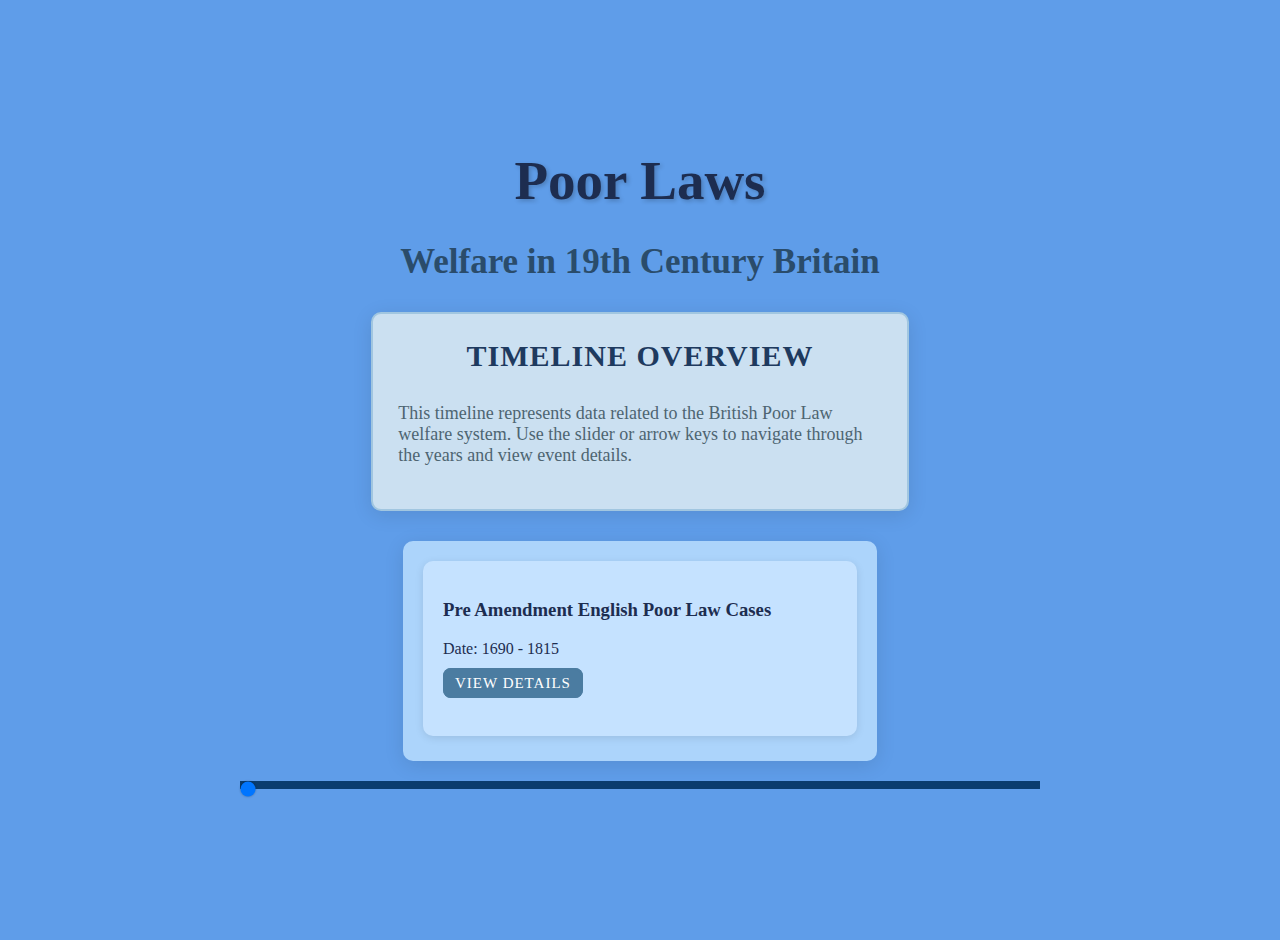
==== index.html @ 15d5d53c "proof.of.concept" ====
<!DOCTYPE html>
<html lang="en">
<head>
    <meta charset="UTF-8">
    <meta name="viewport" content="width=device-width, initial-scale=1.0">
    <title>Thesis Prototype</title>
    <link href="https://fonts.googleapis.com/css2?family=Smythe&display=swap" rel="stylesheet">
    <style>
        /* General body styling */
        body {
            margin: 0;
            padding: 20px;
            display: flex;
            justify-content: center;
            align-items: center;
            flex-direction: column;
            height: 100vh;
            background-color: #5f9de9; /* Soft, cool, light blue */
            font-family: "Smythe", serif;
            color: #5f5a5a; /* Muted text color to balance the blue */
            background-image: url('https://www.transparenttextures.com/patterns/wood-pattern.png'); /* Subtle wood texture pattern */
            background-size: 50px 50px; /* Adjust pattern size for subtle effect */
        }

        /* Header styling */
        h1 {
            text-align: center;
            margin-top: 0px;
            margin-bottom: 0px;
            font-size: 55px;
            font-family: 'Georgia', serif; /* Victorian-style font */
            color: #1d2d50; /* Deep midnight blue for a regal touch */
            text-shadow: 2px 2px 4px rgba(0, 0, 0, 0.2); /* Light shadow for depth */
        }

        h2 {
            text-align: center;
            margin-bottom: 30px;
            font-size: 35px;
            font-family: 'Georgia', serif;
            color: #2a4c6b; /* Faded blue for softer tone */
        }

        .container {
            display: flex;
            justify-content: space-between;
            width: 100%;
            max-width: 1200px; /* Ensures containers don't stretch too wide */
            margin-top: 30px;
        }

        /* Info box styling (left) */
        .info-box {
            background: #cbe0f1; /* Soft icy blue background */
            border: 2px solid #a1c6e0; /* Soft blue border */
            border-radius: 10px;
            padding: 25px;
            width: 39%; /* Adjust width to leave space for timeline */
            box-shadow: 0 4px 20px rgba(0, 0, 0, 0.1);
            font-family: 'Georgia', serif;
            background-image: url('https://www.transparenttextures.com/patterns/victorian.png'); /* Victorian Damask pattern */
            background-size: 150px 150px;
        }

        .info-box h2 {
            margin-top: 0;
            font-size: 30px;
            color: #1e3a5f; /* Dark, royal blue for title */
            text-transform: uppercase;
            letter-spacing: 1px;
        }

        .info-box p {
            font-size: 18px;
            color: #4e6571; /* Cool grayish-blue for readability */
        }

        /* Timeline container styling (right) */
        .timeline {
            width: 35%; /* Adjust width to fit alongside info box */
            height: 20%;
            background: #acd4fb; /* Very light blue-gray */
            border-radius: 10px;
            padding: 20px;
            margin-top: 30px;
            box-shadow: 0 4px 20px rgba(0, 0, 0, 0.1);
            background-image: url('https://www.transparenttextures.com/patterns/victorian.png'); /* Victorian Damask pattern */
            background-size: 150px 150px; /* Adjust size for subtlety */
        }

        /* Event styling */
        .event {
            padding: 20px;
            height: 75%;
            background: #c5e2ff;  /* White with slight blue tint */
            border: none;
            border-radius: 10px;
            margin-bottom: 20px;
            box-shadow: 0 2px 8px rgba(0, 0, 0, 0.1);
            font-family: 'Georgia', serif;
            color: #1d2d50; /* Midnight blue text for Victorian elegance */
        }

        /* Event hover effect */
        .event:hover {
            transform: scale(1.02);
            box-shadow: 0 4px 20px rgba(0, 0, 0, 0.2);
        }

        /* Button styling */
.navigate-button {
    padding: 5px 10px;
    border: 2px solid #4b7ca1; /* Soft navy border */
    background-color: #4b7ca1; /* Muted royal blue background */
    color: white;
    border-radius: 8px;
    cursor: pointer;
    font-family: 'Georgia', serif;
    font-size: 15px;
    text-transform: uppercase;
    letter-spacing: 1px;
    transition: all 0.3s ease;
    text-decoration: none; /* Removes the underline */
    margin-top: 40px;
}

        .navigate-button:hover {
            background-color: #2a4f6b; /* Darker shade of blue for hover */
            border-color: #3e6c8e;
            box-shadow: 0 4px 10px rgba(0, 0, 0, 0.2);
        }

        /* Slider styling */
        input[type="range"] {
            margin-top: 20px;
            width: 70%;
            max-width: 800px;
            display: block;
            margin-left: auto;
            margin-right: auto;
            background: #0a3c6e; /* Navy blue background for track */
            border-radius: 8px;
            height: 8px; /* Thicker track */
        }

        input[type="range"]::-webkit-slider-runnable-track {
            background: #0a3c6e; /* Navy track color */
            height: 8px; /* Thicker track */
        }

        input[type="range"]::-webkit-slider-thumb {
            background: #1d2d50;  /* Dark royal blue for thumb */
            border: 2px solid #a1c0d1;
            height: 30px; /* Increased size */
            width: 30px;  /* Increased size */
            border-radius: 50%;  /* Make it a perfect circle */
            box-shadow: 0 0 2px rgba(0, 0, 0, 0.2);
            cursor: pointer;
        }

        input[type="range"]:focus {
            outline: none;
        }

        input[type="range"]:hover::-webkit-slider-thumb {
            background: #2a4f6b;  /* Darker thumb on hover */
        }

        /* Firefox */
        input[type="range"]::-moz-range-track {
            background: #0a3c6e;
            height: 8px;
        }

        input[type="range"]::-moz-range-thumb {
            background: #1d2d50;
            border: 2px solid #a1c0d1;
            height: 30px; /* Increased size */
            width: 30px;  /* Increased size */
            border-radius: 50%;  /* Make it a perfect circle */
            cursor: pointer;
        }

    </style>
</head>
<body>

    <h1>Poor Laws</h1>
    <h2>Welfare in 19th Century Britain</h2>

    <!-- Info Box above Timeline -->
    <div class="info-box">
        <h2>Timeline Overview</h2>
        <p>This timeline represents data related to the British Poor Law welfare system. Use the slider or arrow keys to navigate through the years and view event details.</p>
    </div>

    <!-- Timeline and Events -->
    <div class="timeline">
        <div class="event" data-year="2020">
            <h3>Pre Amendment English Poor Law Cases</h3>
            <p>Date: 1690 - 1815</p>
            <p>   </p>
            <!-- Updated View Details Button as Link -->
            <a href="p1.html" class="navigate-button">View Details</a>
        </div>
        <div class="event" data-year="2021">
            <h3>Elderly Poor in Late-Victorian England</h3>
            <p>Date: 1851 - 1891</p>
        
            <!-- Updated View Details Button as Link -->
            <a href="p2.html" class="navigate-button">View Details</a>
        </div>
        <div class="event" data-year="2022">
            <h3>Economic Distress and Labour Markets Data</h3>
            <p>Date: 1859 - 1939</p>

            <!-- Updated View Details Button as Link -->
            <a href="p3.html" class="navigate-button">View Details</a>
        </div>
        <div class="event" data-year="2023">
            <h3>Census and Poor Law Union Data</h3>
            <p>Date: 1871 - 1891</p>

            <!-- Updated View Details Button as Link -->
            <a href="p4.html" class="navigate-button">View Details</a>
        </div>
    </div>
    
    <!-- Year Slider -->
    <input type="range" id="year-slider" min="2020" max="2023" value="2020" />

    <script>
        document.addEventListener('DOMContentLoaded', function() {
            const slider = document.getElementById('year-slider');
            const events = document.querySelectorAll('.event');

            // Function to update the timeline based on the selected year
            function updateTimeline(year) {
                events.forEach(event => {
                    const eventYear = event.getAttribute('data-year');
                    if (eventYear === year.toString()) {
                        event.style.display = 'block'; // Show the event
                    } else {
                        event.style.display = 'none'; // Hide the event
                    }
                });
            }

            // Initialize the timeline with the default slider value
            updateTimeline(slider.value);

            // Update timeline when slider input changes
            slider.addEventListener('input', function() {
                updateTimeline(slider.value);
            });

            // Keyboard navigation (arrow keys)
            document.addEventListener('keydown', function(event) {
                let currentYear = parseInt(slider.value);

                // Arrow Left (decrease year)
                if (event.key === 'ArrowLeft' || event.key === 'ArrowDown') {
                    if (currentYear > parseInt(slider.min)) {
                        slider.value = currentYear - 1;  // Decrease the year
                        updateTimeline(slider.value);   // Update the events
                    }
                }

                // Arrow Right (increase year)
                if (event.key === 'ArrowRight' || event.key === 'ArrowUp') {
                    if (currentYear < parseInt(slider.max)) {
                        slider.value = currentYear + 1;  // Increase the year
                        updateTimeline(slider.value);   // Update the events
                    }
                }
            });
        });
    </script>

</body>
</html>
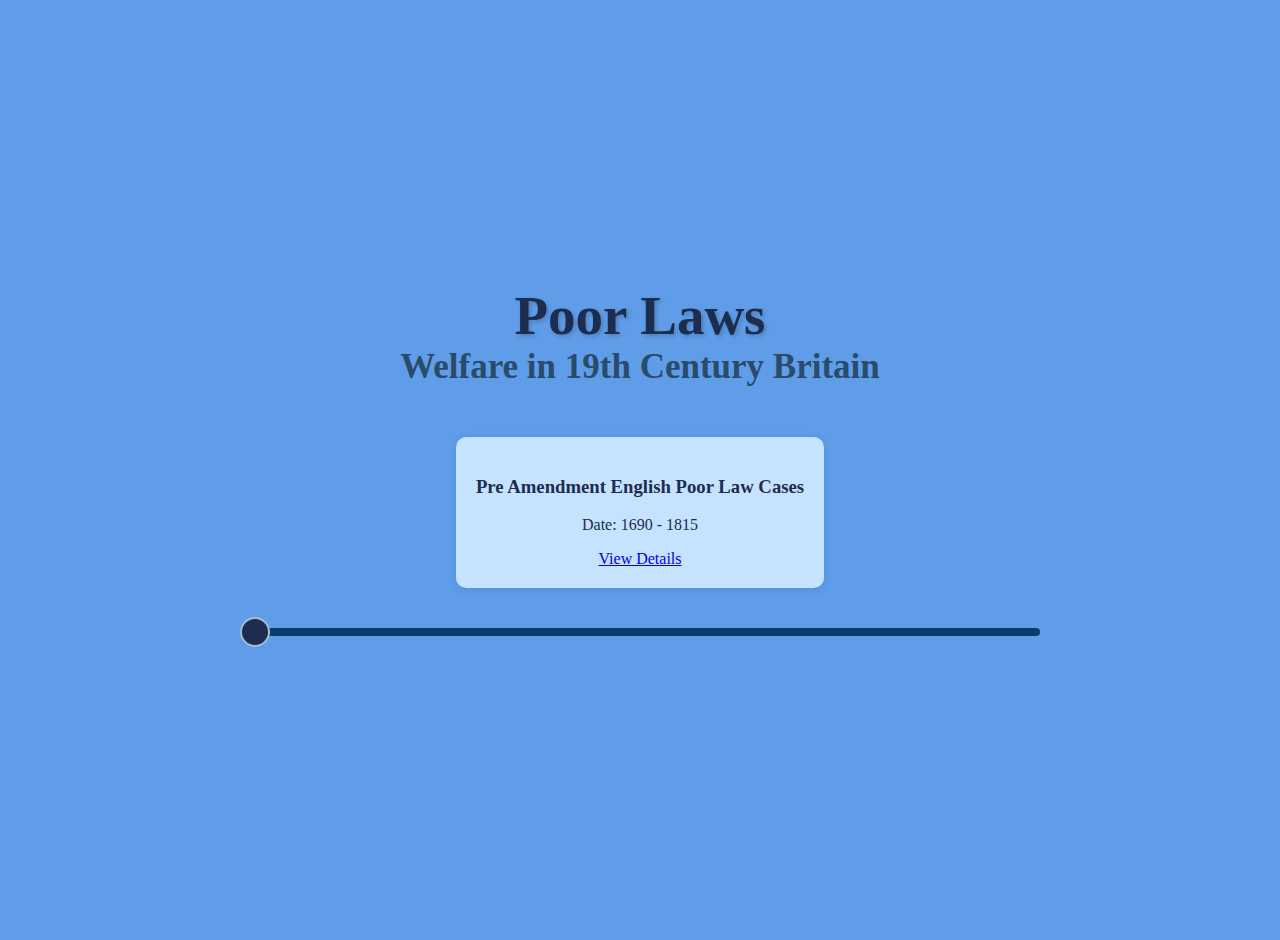
==== commit bce095b4: "proto2" ====
--- a/index.html
+++ b/index.html
@@ -15,267 +15,166 @@
             align-items: center;
             flex-direction: column;
             height: 100vh;
-            background-color: #5f9de9; /* Soft, cool, light blue */
+            background-color: #5f9de9;
             font-family: "Smythe", serif;
-            color: #5f5a5a; /* Muted text color to balance the blue */
-            background-image: url('https://www.transparenttextures.com/patterns/wood-pattern.png'); /* Subtle wood texture pattern */
-            background-size: 50px 50px; /* Adjust pattern size for subtle effect */
+            color: #5f5a5a;
+            background-image: url('https://www.transparenttextures.com/patterns/wood-pattern.png');
+            background-size: 50px 50px;
         }
 
-        /* Header styling */
+        h1, h2 {
+            text-align: center;
+            margin: 0;
+        }
+
         h1 {
-            text-align: center;
-            margin-top: 0px;
-            margin-bottom: 0px;
             font-size: 55px;
-            font-family: 'Georgia', serif; /* Victorian-style font */
-            color: #1d2d50; /* Deep midnight blue for a regal touch */
-            text-shadow: 2px 2px 4px rgba(0, 0, 0, 0.2); /* Light shadow for depth */
+            font-family: 'Georgia', serif;
+            color: #1d2d50;
+            text-shadow: 2px 2px 4px rgba(0, 0, 0, 0.2);
         }
 
         h2 {
-            text-align: center;
             margin-bottom: 30px;
             font-size: 35px;
             font-family: 'Georgia', serif;
-            color: #2a4c6b; /* Faded blue for softer tone */
+            color: #2a4c6b;
         }
 
-        .container {
+        .timeline {
             display: flex;
-            justify-content: space-between;
-            width: 100%;
-            max-width: 1200px; /* Ensures containers don't stretch too wide */
-            margin-top: 30px;
+            flex-direction: column;
+            align-items: center;
         }
 
-        /* Info box styling (left) */
-        .info-box {
-            background: #cbe0f1; /* Soft icy blue background */
-            border: 2px solid #a1c6e0; /* Soft blue border */
+        .event {
+            display: none;
+            margin: 20px;
+            padding: 20px;
+            background: #c5e2ff;
             border-radius: 10px;
-            padding: 25px;
-            width: 39%; /* Adjust width to leave space for timeline */
-            box-shadow: 0 4px 20px rgba(0, 0, 0, 0.1);
+            box-shadow: 0 2px 8px rgba(0, 0, 0, 0.1);
+            text-align: center;
             font-family: 'Georgia', serif;
-            background-image: url('https://www.transparenttextures.com/patterns/victorian.png'); /* Victorian Damask pattern */
-            background-size: 150px 150px;
+            color: #1d2d50;
         }
 
-        .info-box h2 {
-            margin-top: 0;
-            font-size: 30px;
-            color: #1e3a5f; /* Dark, royal blue for title */
-            text-transform: uppercase;
-            letter-spacing: 1px;
+        .event.active {
+            display: block;
         }
 
-        .info-box p {
-            font-size: 18px;
-            color: #4e6571; /* Cool grayish-blue for readability */
-        }
-
-        /* Timeline container styling (right) */
-        .timeline {
-            width: 35%; /* Adjust width to fit alongside info box */
-            height: 20%;
-            background: #acd4fb; /* Very light blue-gray */
-            border-radius: 10px;
-            padding: 20px;
-            margin-top: 30px;
-            box-shadow: 0 4px 20px rgba(0, 0, 0, 0.1);
-            background-image: url('https://www.transparenttextures.com/patterns/victorian.png'); /* Victorian Damask pattern */
-            background-size: 150px 150px; /* Adjust size for subtlety */
-        }
-
-        /* Event styling */
-        .event {
-            padding: 20px;
-            height: 75%;
-            background: #c5e2ff;  /* White with slight blue tint */
-            border: none;
-            border-radius: 10px;
-            margin-bottom: 20px;
-            box-shadow: 0 2px 8px rgba(0, 0, 0, 0.1);
-            font-family: 'Georgia', serif;
-            color: #1d2d50; /* Midnight blue text for Victorian elegance */
-        }
-
-        /* Event hover effect */
-        .event:hover {
-            transform: scale(1.02);
-            box-shadow: 0 4px 20px rgba(0, 0, 0, 0.2);
-        }
-
-        /* Button styling */
-.navigate-button {
-    padding: 5px 10px;
-    border: 2px solid #4b7ca1; /* Soft navy border */
-    background-color: #4b7ca1; /* Muted royal blue background */
-    color: white;
-    border-radius: 8px;
-    cursor: pointer;
-    font-family: 'Georgia', serif;
-    font-size: 15px;
-    text-transform: uppercase;
-    letter-spacing: 1px;
-    transition: all 0.3s ease;
-    text-decoration: none; /* Removes the underline */
-    margin-top: 40px;
-}
-
-        .navigate-button:hover {
-            background-color: #2a4f6b; /* Darker shade of blue for hover */
-            border-color: #3e6c8e;
-            box-shadow: 0 4px 10px rgba(0, 0, 0, 0.2);
-        }
-
-        /* Slider styling */
         input[type="range"] {
-            margin-top: 20px;
             width: 70%;
             max-width: 800px;
-            display: block;
-            margin-left: auto;
-            margin-right: auto;
-            background: #0a3c6e; /* Navy blue background for track */
+            margin: 20px 0;
+            height: 8px;
+            background: #0a3c6e;
             border-radius: 8px;
-            height: 8px; /* Thicker track */
-        }
-
-        input[type="range"]::-webkit-slider-runnable-track {
-            background: #0a3c6e; /* Navy track color */
-            height: 8px; /* Thicker track */
+            outline: none;
+            appearance: none;
+            cursor: pointer;
         }
 
         input[type="range"]::-webkit-slider-thumb {
-            background: #1d2d50;  /* Dark royal blue for thumb */
+            appearance: none;
+            width: 30px;
+            height: 30px;
+            background: #1d2d50;
             border: 2px solid #a1c0d1;
-            height: 30px; /* Increased size */
-            width: 30px;  /* Increased size */
-            border-radius: 50%;  /* Make it a perfect circle */
-            box-shadow: 0 0 2px rgba(0, 0, 0, 0.2);
+            border-radius: 50%;
             cursor: pointer;
         }
-
-        input[type="range"]:focus {
-            outline: none;
-        }
-
-        input[type="range"]:hover::-webkit-slider-thumb {
-            background: #2a4f6b;  /* Darker thumb on hover */
-        }
-
-        /* Firefox */
-        input[type="range"]::-moz-range-track {
-            background: #0a3c6e;
-            height: 8px;
-        }
-
-        input[type="range"]::-moz-range-thumb {
-            background: #1d2d50;
-            border: 2px solid #a1c0d1;
-            height: 30px; /* Increased size */
-            width: 30px;  /* Increased size */
-            border-radius: 50%;  /* Make it a perfect circle */
-            cursor: pointer;
-        }
-
     </style>
 </head>
 <body>
-
     <h1>Poor Laws</h1>
     <h2>Welfare in 19th Century Britain</h2>
 
-    <!-- Info Box above Timeline -->
-    <div class="info-box">
-        <h2>Timeline Overview</h2>
-        <p>This timeline represents data related to the British Poor Law welfare system. Use the slider or arrow keys to navigate through the years and view event details.</p>
-    </div>
-
-    <!-- Timeline and Events -->
     <div class="timeline">
         <div class="event" data-year="2020">
             <h3>Pre Amendment English Poor Law Cases</h3>
             <p>Date: 1690 - 1815</p>
-            <p>   </p>
-            <!-- Updated View Details Button as Link -->
             <a href="p1.html" class="navigate-button">View Details</a>
         </div>
         <div class="event" data-year="2021">
             <h3>Elderly Poor in Late-Victorian England</h3>
             <p>Date: 1851 - 1891</p>
-        
-            <!-- Updated View Details Button as Link -->
             <a href="p2.html" class="navigate-button">View Details</a>
         </div>
         <div class="event" data-year="2022">
             <h3>Economic Distress and Labour Markets Data</h3>
             <p>Date: 1859 - 1939</p>
-
-            <!-- Updated View Details Button as Link -->
             <a href="p3.html" class="navigate-button">View Details</a>
         </div>
         <div class="event" data-year="2023">
             <h3>Census and Poor Law Union Data</h3>
             <p>Date: 1871 - 1891</p>
-
-            <!-- Updated View Details Button as Link -->
             <a href="p4.html" class="navigate-button">View Details</a>
         </div>
     </div>
-    
-    <!-- Year Slider -->
-    <input type="range" id="year-slider" min="2020" max="2023" value="2020" />
+
+    <input type="range" id="year-slider" min="2020" max="2023" value="2020" step="1" />
 
     <script>
-        document.addEventListener('DOMContentLoaded', function() {
+        document.addEventListener('DOMContentLoaded', () => {
             const slider = document.getElementById('year-slider');
             const events = document.querySelectorAll('.event');
+            let isDragging = false;
+            let startX = 0;
+            let startValue = 0;
 
-            // Function to update the timeline based on the selected year
-            function updateTimeline(year) {
+            const updateTimeline = (year) => {
                 events.forEach(event => {
-                    const eventYear = event.getAttribute('data-year');
-                    if (eventYear === year.toString()) {
-                        event.style.display = 'block'; // Show the event
-                    } else {
-                        event.style.display = 'none'; // Hide the event
-                    }
+                    event.classList.toggle('active', event.dataset.year === year.toString());
                 });
-            }
+            };
 
-            // Initialize the timeline with the default slider value
-            updateTimeline(slider.value);
+            // Update timeline based on slider value
+            slider.addEventListener('input', () => updateTimeline(slider.value));
 
-            // Update timeline when slider input changes
-            slider.addEventListener('input', function() {
-                updateTimeline(slider.value);
+            // Enable dragging functionality
+            slider.addEventListener('mousedown', (event) => {
+                isDragging = true;
+                startX = event.clientX;
+                startValue = parseInt(slider.value, 10);
+                event.preventDefault();
             });
 
-            // Keyboard navigation (arrow keys)
-            document.addEventListener('keydown', function(event) {
+            document.addEventListener('mousemove', (event) => {
+                if (isDragging) {
+                    const delta = Math.round((event.clientX - startX) / 105); // Adjust sensitivity for even slower movement
+                    let newValue = startValue + delta;
+
+                    newValue = Math.max(parseInt(slider.min), Math.min(newValue, parseInt(slider.max))); // Clamp value
+                    slider.value = newValue;
+                    updateTimeline(slider.value);
+                }
+            });
+
+            document.addEventListener('mouseup', () => {
+                isDragging = false;
+            });
+
+            // Enable arrow key navigation
+            document.addEventListener('keydown', (event) => {
                 let currentYear = parseInt(slider.value);
 
-                // Arrow Left (decrease year)
                 if (event.key === 'ArrowLeft' || event.key === 'ArrowDown') {
                     if (currentYear > parseInt(slider.min)) {
-                        slider.value = currentYear - 1;  // Decrease the year
-                        updateTimeline(slider.value);   // Update the events
+                        slider.value = currentYear - 1;
+                        updateTimeline(slider.value);
                     }
-                }
-
-                // Arrow Right (increase year)
-                if (event.key === 'ArrowRight' || event.key === 'ArrowUp') {
+                } else if (event.key === 'ArrowRight' || event.key === 'ArrowUp') {
                     if (currentYear < parseInt(slider.max)) {
-                        slider.value = currentYear + 1;  // Increase the year
-                        updateTimeline(slider.value);   // Update the events
+                        slider.value = currentYear + 1;
+                        updateTimeline(slider.value);
                     }
                 }
             });
+
+            // Initialize timeline
+            updateTimeline(slider.value);
         });
     </script>
-
 </body>
 </html>
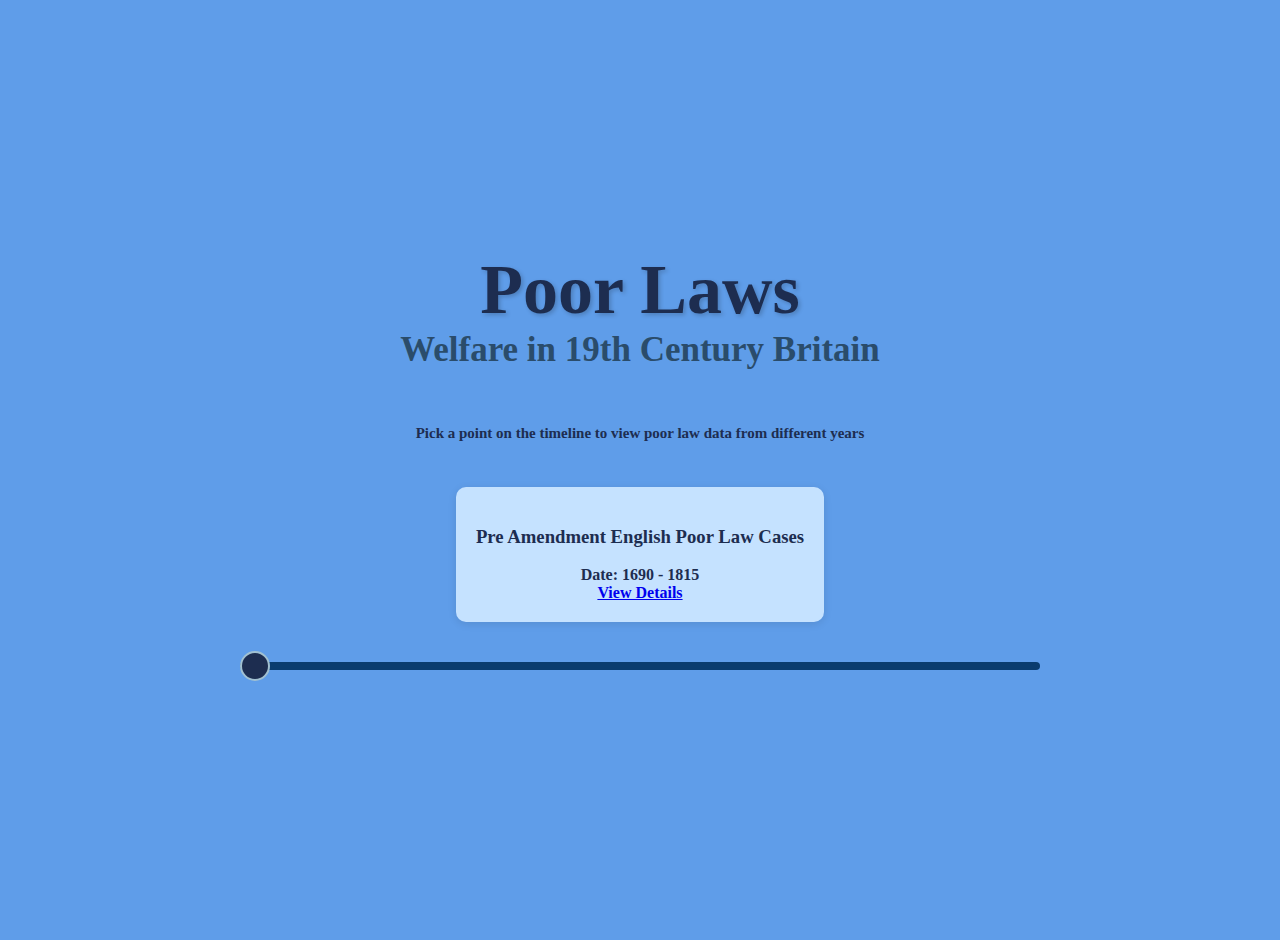
==== commit 0cf89da6: "directions" ====
--- a/index.html
+++ b/index.html
@@ -22,13 +22,14 @@
             background-size: 50px 50px;
         }
 
-        h1, h2 {
+        h1, h2, p {
             text-align: center;
             margin: 0;
+            font-weight: bold;
         }
 
         h1 {
-            font-size: 55px;
+            font-size: 70px;
             font-family: 'Georgia', serif;
             color: #1d2d50;
             text-shadow: 2px 2px 4px rgba(0, 0, 0, 0.2);
@@ -39,6 +40,14 @@
             font-size: 35px;
             font-family: 'Georgia', serif;
             color: #2a4c6b;
+        }
+
+        .subtitle {
+            font-size: 15px;
+            font-family: 'Georgia', serif;
+            color: #1d2d50;
+            margin-bottom: 25px;
+            margin-top: 25px;
         }
 
         .timeline {
@@ -57,6 +66,8 @@
             text-align: center;
             font-family: 'Georgia', serif;
             color: #1d2d50;
+            font-weight: bold;
+            font-size: 16px;
         }
 
         .event.active {
@@ -89,6 +100,7 @@
 <body>
     <h1>Poor Laws</h1>
     <h2>Welfare in 19th Century Britain</h2>
+    <p class="subtitle">Pick a point on the timeline to view poor law data from different years</p>
 
     <div class="timeline">
         <div class="event" data-year="2020">
@@ -119,9 +131,6 @@
         document.addEventListener('DOMContentLoaded', () => {
             const slider = document.getElementById('year-slider');
             const events = document.querySelectorAll('.event');
-            let isDragging = false;
-            let startX = 0;
-            let startValue = 0;
 
             const updateTimeline = (year) => {
                 events.forEach(event => {
@@ -129,52 +138,9 @@
                 });
             };
 
-            // Update timeline based on slider value
             slider.addEventListener('input', () => updateTimeline(slider.value));
-
-            // Enable dragging functionality
-            slider.addEventListener('mousedown', (event) => {
-                isDragging = true;
-                startX = event.clientX;
-                startValue = parseInt(slider.value, 10);
-                event.preventDefault();
-            });
-
-            document.addEventListener('mousemove', (event) => {
-                if (isDragging) {
-                    const delta = Math.round((event.clientX - startX) / 105); // Adjust sensitivity for even slower movement
-                    let newValue = startValue + delta;
-
-                    newValue = Math.max(parseInt(slider.min), Math.min(newValue, parseInt(slider.max))); // Clamp value
-                    slider.value = newValue;
-                    updateTimeline(slider.value);
-                }
-            });
-
-            document.addEventListener('mouseup', () => {
-                isDragging = false;
-            });
-
-            // Enable arrow key navigation
-            document.addEventListener('keydown', (event) => {
-                let currentYear = parseInt(slider.value);
-
-                if (event.key === 'ArrowLeft' || event.key === 'ArrowDown') {
-                    if (currentYear > parseInt(slider.min)) {
-                        slider.value = currentYear - 1;
-                        updateTimeline(slider.value);
-                    }
-                } else if (event.key === 'ArrowRight' || event.key === 'ArrowUp') {
-                    if (currentYear < parseInt(slider.max)) {
-                        slider.value = currentYear + 1;
-                        updateTimeline(slider.value);
-                    }
-                }
-            });
-
-            // Initialize timeline
             updateTimeline(slider.value);
         });
     </script>
 </body>
-</html>
+</html>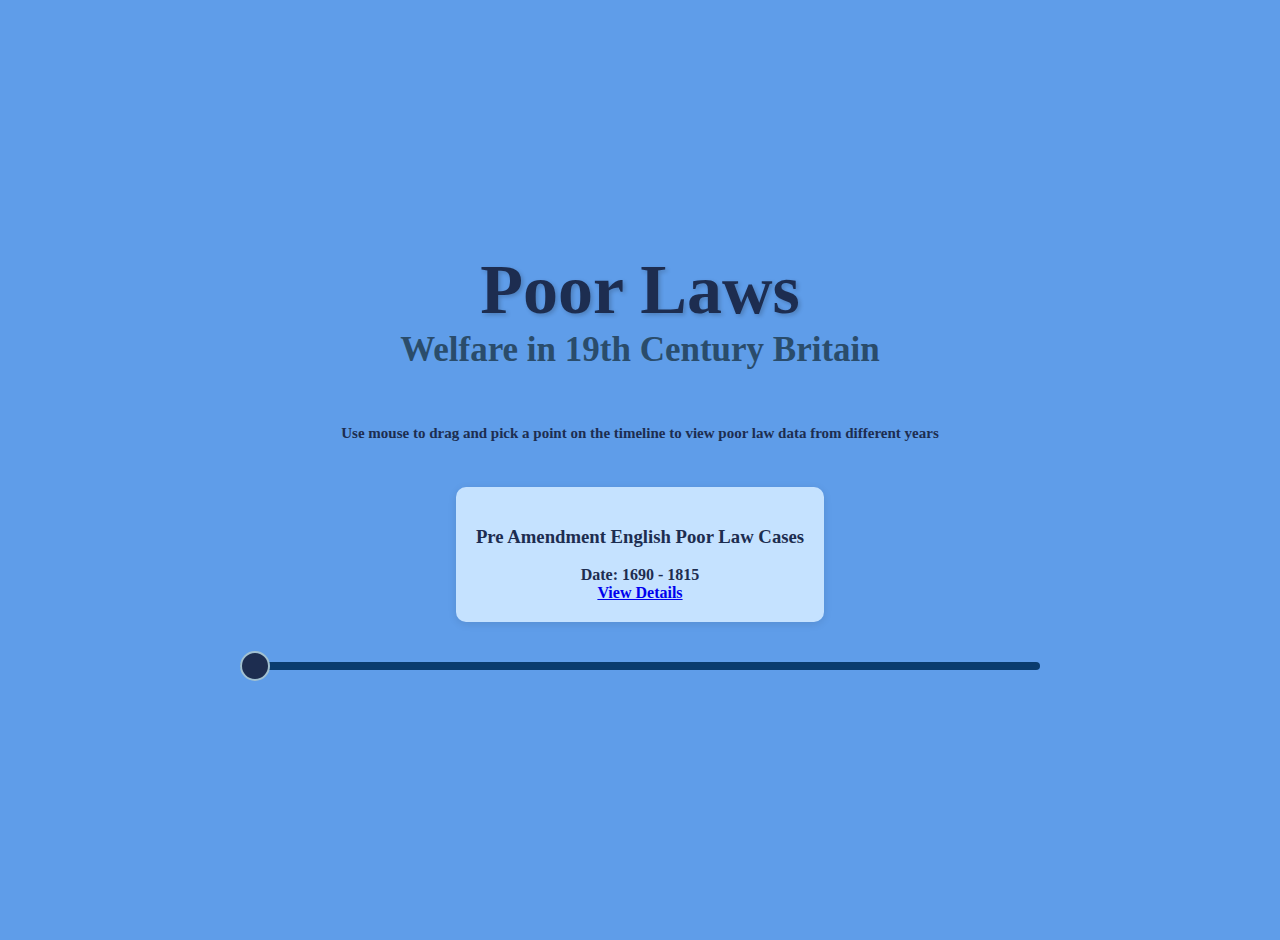
==== commit 06398538: "instructions 2" ====
--- a/index.html
+++ b/index.html
@@ -100,7 +100,7 @@
 <body>
     <h1>Poor Laws</h1>
     <h2>Welfare in 19th Century Britain</h2>
-    <p class="subtitle">Pick a point on the timeline to view poor law data from different years</p>
+    <p class="subtitle">Use mouse to drag and pick a point on the timeline to view poor law data from different years</p>
 
     <div class="timeline">
         <div class="event" data-year="2020">
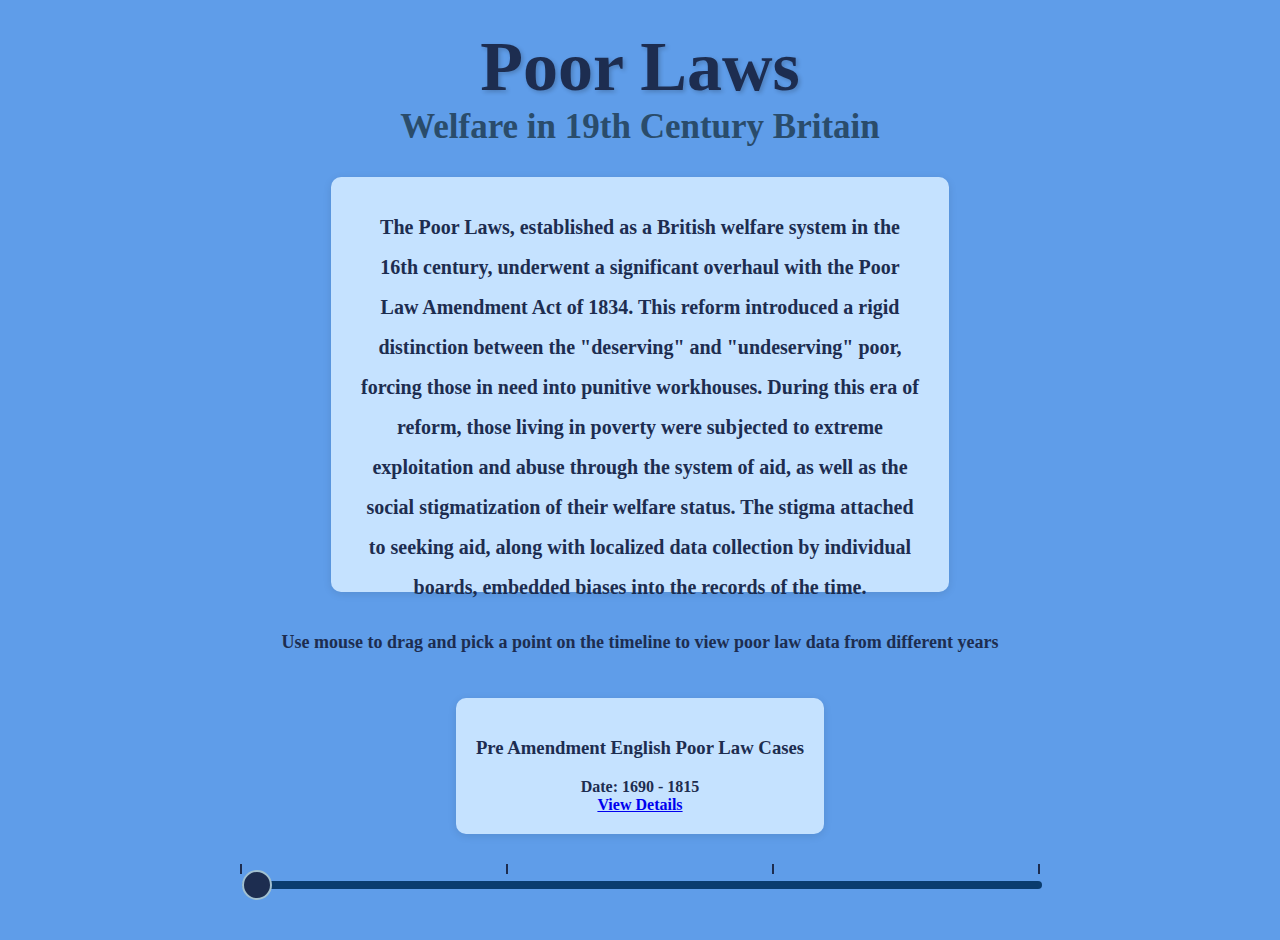
==== commit 805fbb13: "intro" ====
--- a/index.html
+++ b/index.html
@@ -43,11 +43,28 @@
         }
 
         .subtitle {
-            font-size: 15px;
+            font-size: 18px;
             font-family: 'Georgia', serif;
             color: #1d2d50;
             margin-bottom: 25px;
             margin-top: 25px;
+        }
+
+        .placeholder-box {
+            background: #c5e2ff;
+            padding: 30px;
+            width: 45%;
+            height: 25%;
+            min-height: 355px;
+            border-radius: 10px;
+            box-shadow: 0 2px 8px rgba(0, 0, 0, 0.1);
+            text-align: center;
+            font-family: 'Georgia', serif;
+            color: #1d2d50;
+            font-weight: bold;
+            font-size: 20px;
+            margin-bottom: 15px;
+            line-height: 2;
         }
 
         .timeline {
@@ -74,10 +91,29 @@
             display: block;
         }
 
-        input[type="range"] {
+        .timeline-container {
+            position: relative;
             width: 70%;
             max-width: 800px;
             margin: 20px 0;
+        }
+
+        .timeline-scale {
+            display: flex;
+            justify-content: space-between;
+            position: absolute;
+            width: 100%;
+            top: -10px;
+        }
+
+        .timeline-scale div {
+            width: 2px;
+            height: 10px;
+            background-color: #1d2d50;
+        }
+
+        input[type="range"] {
+            width: 100%;
             height: 8px;
             background: #0a3c6e;
             border-radius: 8px;
@@ -100,6 +136,8 @@
 <body>
     <h1>Poor Laws</h1>
     <h2>Welfare in 19th Century Britain</h2>
+    <div class="placeholder-box">The Poor Laws, established as a British welfare system in the 16th century, underwent a significant overhaul with the Poor Law Amendment Act of 1834. 
+        This reform introduced a rigid distinction between the "deserving" and "undeserving" poor, forcing those in need into punitive workhouses. During this era of reform, those living in poverty were subjected to extreme exploitation and abuse through the system of aid, as well as the social stigmatization of their welfare status. The stigma attached to seeking aid, along with localized data collection by individual boards, embedded biases into the records of the time.</div>
     <p class="subtitle">Use mouse to drag and pick a point on the timeline to view poor law data from different years</p>
 
     <div class="timeline">
@@ -125,7 +163,15 @@
         </div>
     </div>
 
-    <input type="range" id="year-slider" min="2020" max="2023" value="2020" step="1" />
+    <div class="timeline-container">
+        <div class="timeline-scale">
+            <div></div>
+            <div></div>
+            <div></div>
+            <div></div>
+        </div>
+        <input type="range" id="year-slider" min="2020" max="2023" value="2020" step="1" />
+    </div>
 
     <script>
         document.addEventListener('DOMContentLoaded', () => {
@@ -143,4 +189,4 @@
         });
     </script>
 </body>
-</html>+</html>
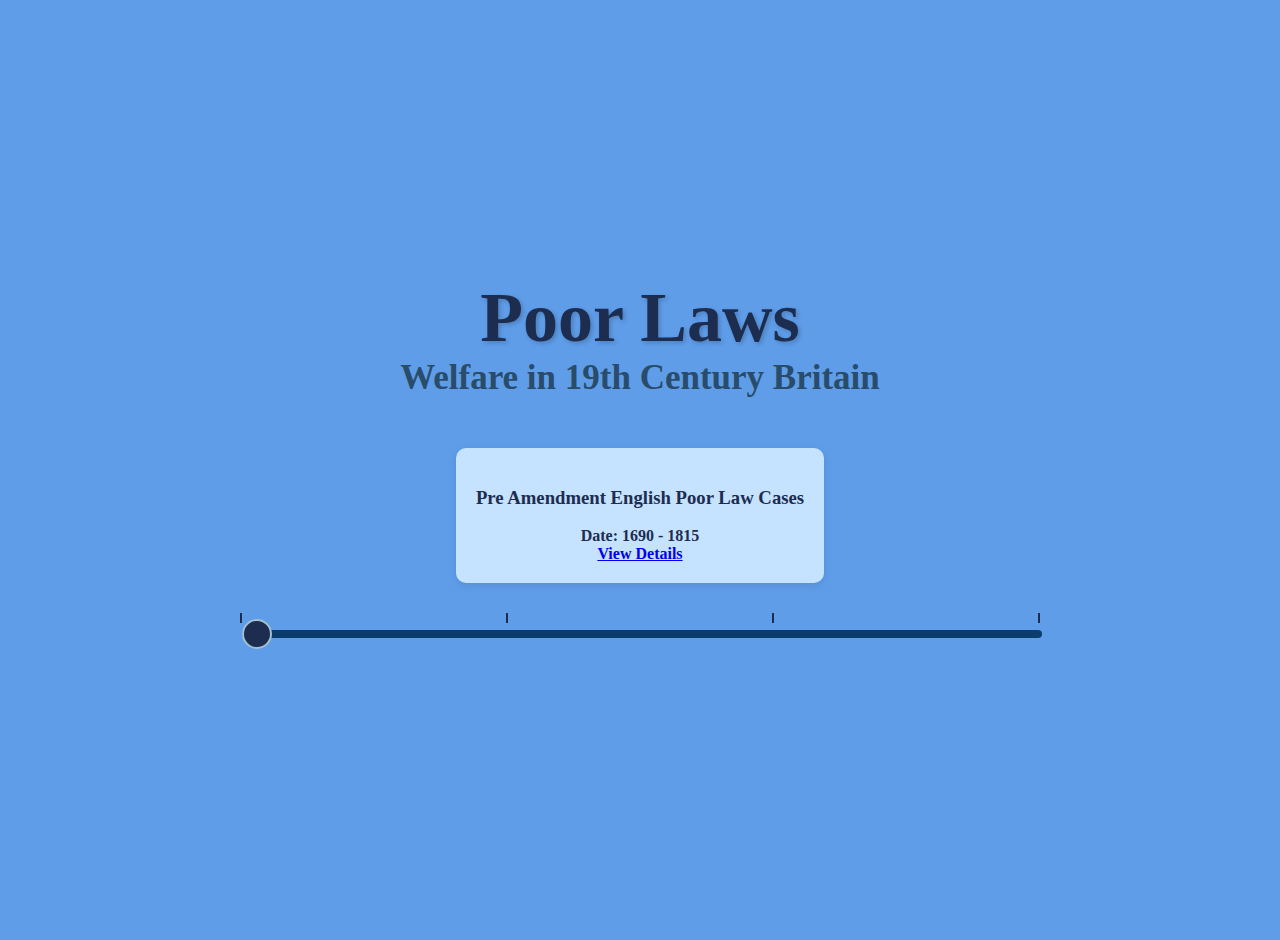
==== commit 47c1edd2: "homepage fixes" ====
--- a/index.html
+++ b/index.html
@@ -40,31 +40,6 @@
             font-size: 35px;
             font-family: 'Georgia', serif;
             color: #2a4c6b;
-        }
-
-        .subtitle {
-            font-size: 18px;
-            font-family: 'Georgia', serif;
-            color: #1d2d50;
-            margin-bottom: 25px;
-            margin-top: 25px;
-        }
-
-        .placeholder-box {
-            background: #c5e2ff;
-            padding: 30px;
-            width: 45%;
-            height: 25%;
-            min-height: 355px;
-            border-radius: 10px;
-            box-shadow: 0 2px 8px rgba(0, 0, 0, 0.1);
-            text-align: center;
-            font-family: 'Georgia', serif;
-            color: #1d2d50;
-            font-weight: bold;
-            font-size: 20px;
-            margin-bottom: 15px;
-            line-height: 2;
         }
 
         .timeline {
@@ -136,9 +111,6 @@
 <body>
     <h1>Poor Laws</h1>
     <h2>Welfare in 19th Century Britain</h2>
-    <div class="placeholder-box">The Poor Laws, established as a British welfare system in the 16th century, underwent a significant overhaul with the Poor Law Amendment Act of 1834. 
-        This reform introduced a rigid distinction between the "deserving" and "undeserving" poor, forcing those in need into punitive workhouses. During this era of reform, those living in poverty were subjected to extreme exploitation and abuse through the system of aid, as well as the social stigmatization of their welfare status. The stigma attached to seeking aid, along with localized data collection by individual boards, embedded biases into the records of the time.</div>
-    <p class="subtitle">Use mouse to drag and pick a point on the timeline to view poor law data from different years</p>
 
     <div class="timeline">
         <div class="event" data-year="2020">
@@ -186,6 +158,21 @@
 
             slider.addEventListener('input', () => updateTimeline(slider.value));
             updateTimeline(slider.value);
+
+            // Add arrow key functionality to control the slider
+            document.addEventListener('keydown', (event) => {
+                if (event.key === 'ArrowLeft') {
+                    if (slider.value > slider.min) {
+                        slider.value = parseInt(slider.value) - 1;
+                        updateTimeline(slider.value);
+                    }
+                } else if (event.key === 'ArrowRight') {
+                    if (slider.value < slider.max) {
+                        slider.value = parseInt(slider.value) + 1;
+                        updateTimeline(slider.value);
+                    }
+                }
+            });
         });
     </script>
 </body>
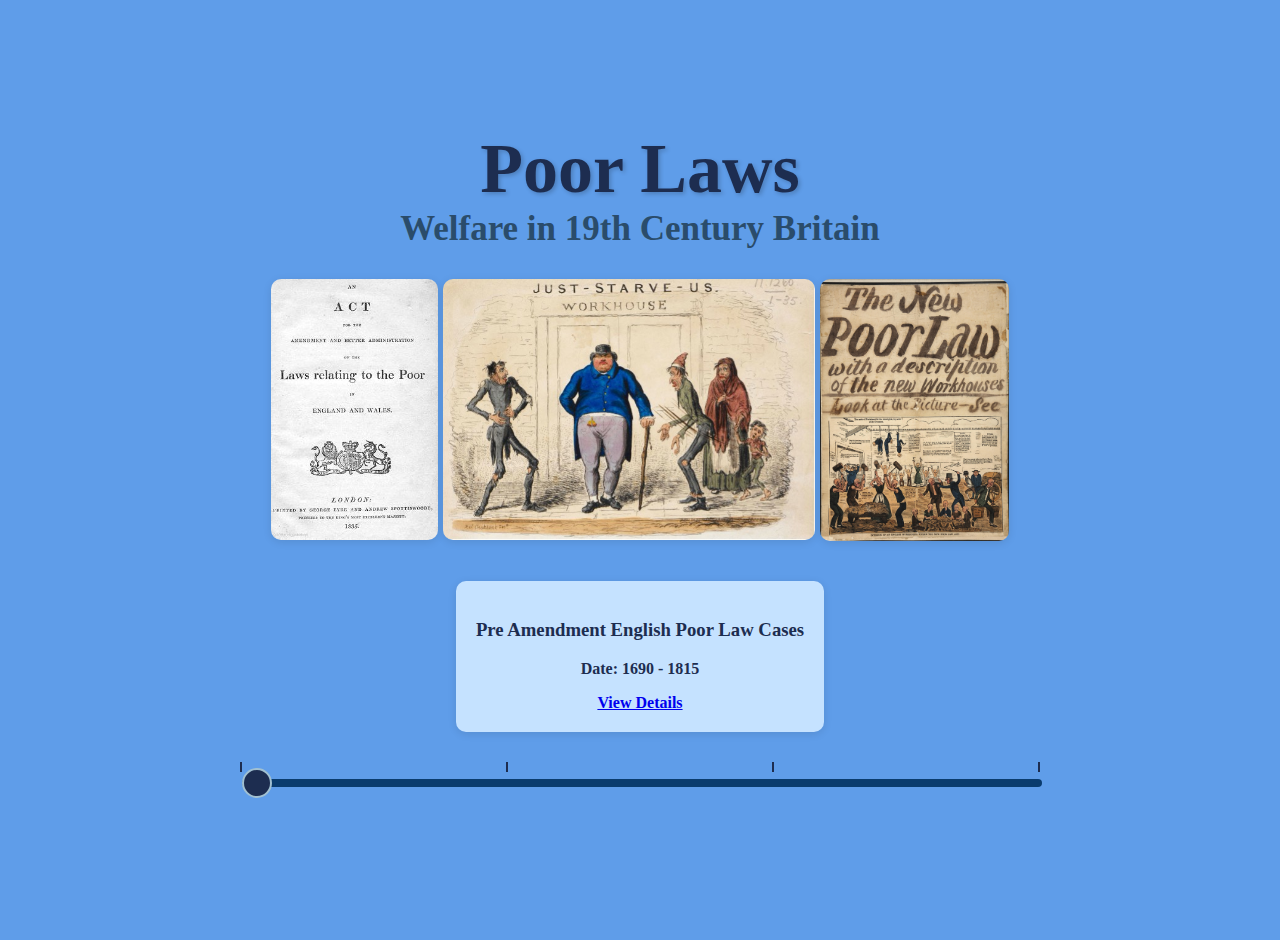
==== commit b3c92884: "homepage images" ====
--- a/index.html
+++ b/index.html
@@ -22,7 +22,7 @@
             background-size: 50px 50px;
         }
 
-        h1, h2, p {
+        h1, h2 {
             text-align: center;
             margin: 0;
             font-weight: bold;
@@ -41,6 +41,39 @@
             font-family: 'Georgia', serif;
             color: #2a4c6b;
         }
+
+  /* Add flex container for posters */
+.posters-container {
+    display: flex;
+    gap: 5px;  /* Adjust the gap to control spacing */
+    width: 100%;
+    justify-content: center;  /* Center posters horizontally */
+    align-items: center;  /* Center posters vertically */
+    margin-bottom: 20px;
+}
+
+.poster, .poster2, .poster3 {
+    margin: 0;
+    height: auto;
+    border-radius: 10px;
+    box-shadow: 0 2px 8px rgba(0, 0, 0, 0.1);
+}
+
+.poster {
+    width: 30%;  /* Adjusted width */
+    order: 2;  /* Ensure .poster is second */
+}
+
+.poster2 {
+    width: 15.2%;  /* Adjusted width */
+    order: 3;  /* Ensure .poster2 is last */
+}
+
+.poster3 {
+    width: 13.5%;  /* Adjusted width */
+    order: 1;  /* Ensure .poster3 is first, on the left */
+}
+
 
         .timeline {
             display: flex;
@@ -111,6 +144,13 @@
 <body>
     <h1>Poor Laws</h1>
     <h2>Welfare in 19th Century Britain</h2>
+
+    <!-- Posters container -->
+    <div class="posters-container">
+        <img src="image1.jpg" alt="Historical Poster" class="poster" />
+        <img src="poster1.jpg" alt="Historical Poster 2" class="poster2" />
+        <img src="image2.jpg" alt="Historical Poster 3" class="poster3" />
+    </div>
 
     <div class="timeline">
         <div class="event" data-year="2020">
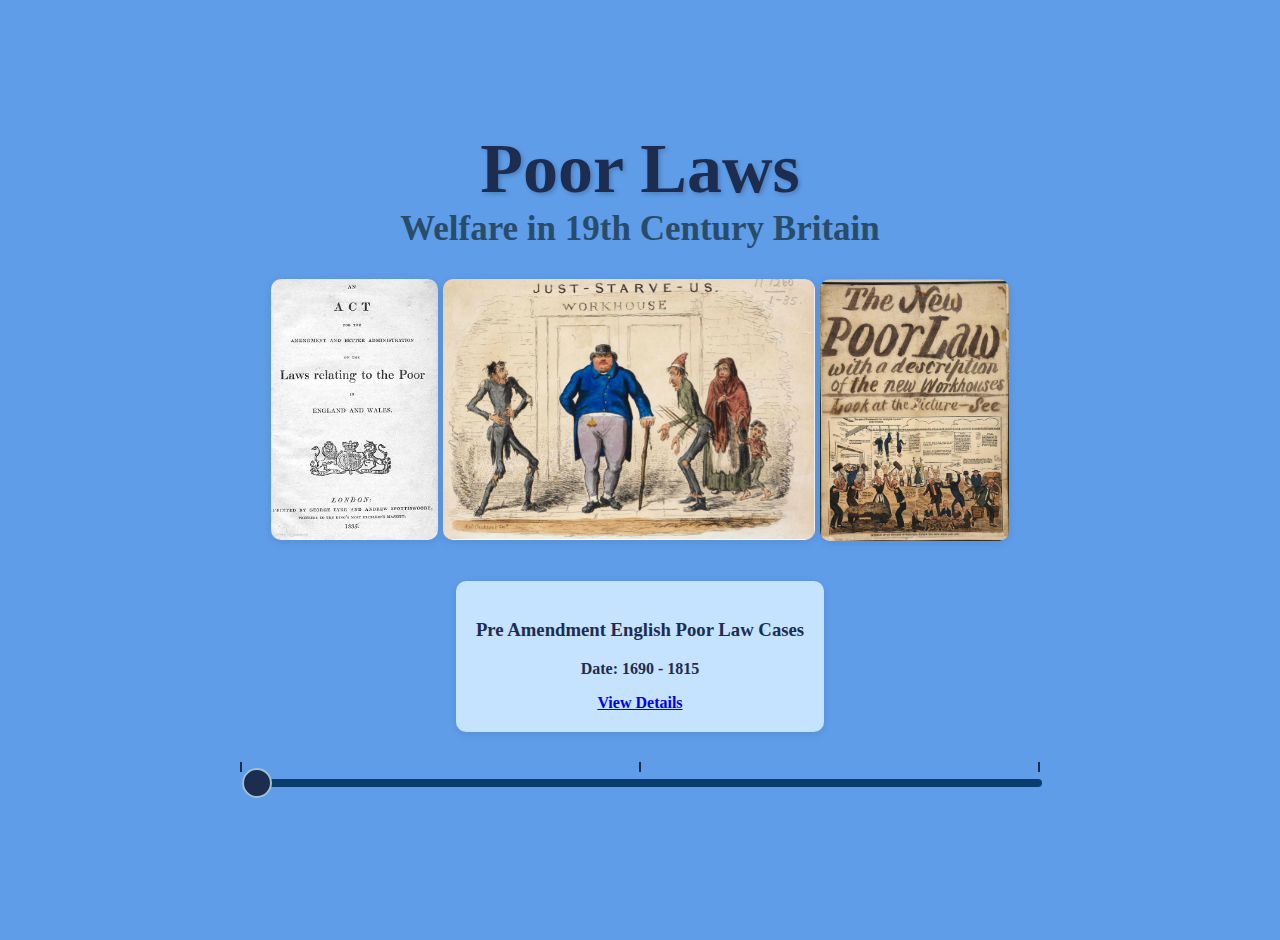
==== commit 17147d04: "fixing the timeline" ====
--- a/index.html
+++ b/index.html
@@ -42,38 +42,37 @@
             color: #2a4c6b;
         }
 
-  /* Add flex container for posters */
-.posters-container {
-    display: flex;
-    gap: 5px;  /* Adjust the gap to control spacing */
-    width: 100%;
-    justify-content: center;  /* Center posters horizontally */
-    align-items: center;  /* Center posters vertically */
-    margin-bottom: 20px;
-}
-
-.poster, .poster2, .poster3 {
-    margin: 0;
-    height: auto;
-    border-radius: 10px;
-    box-shadow: 0 2px 8px rgba(0, 0, 0, 0.1);
-}
-
-.poster {
-    width: 30%;  /* Adjusted width */
-    order: 2;  /* Ensure .poster is second */
-}
-
-.poster2 {
-    width: 15.2%;  /* Adjusted width */
-    order: 3;  /* Ensure .poster2 is last */
-}
-
-.poster3 {
-    width: 13.5%;  /* Adjusted width */
-    order: 1;  /* Ensure .poster3 is first, on the left */
-}
-
+        /* Add flex container for posters */
+        .posters-container {
+            display: flex;
+            gap: 5px;  /* Adjust the gap to control spacing */
+            width: 100%;
+            justify-content: center;  /* Center posters horizontally */
+            align-items: center;  /* Center posters vertically */
+            margin-bottom: 20px;
+        }
+
+        .poster, .poster2, .poster3 {
+            margin: 0;
+            height: auto;
+            border-radius: 10px;
+            box-shadow: 0 2px 8px rgba(0, 0, 0, 0.1);
+        }
+
+        .poster {
+            width: 30%;  /* Adjusted width */
+            order: 2;  /* Ensure .poster is second */
+        }
+
+        .poster2 {
+            width: 15.2%;  /* Adjusted width */
+            order: 3;  /* Ensure .poster2 is last */
+        }
+
+        .poster3 {
+            width: 13.5%;  /* Adjusted width */
+            order: 1;  /* Ensure .poster3 is first, on the left */
+        }
 
         .timeline {
             display: flex;
@@ -114,6 +113,7 @@
             top: -10px;
         }
 
+        /* Adjust scale to fit exactly 2020, 2021, and 2023 */
         .timeline-scale div {
             width: 2px;
             height: 10px;
@@ -153,7 +153,7 @@
     </div>
 
     <div class="timeline">
-        <div class="event" data-year="2020">
+        <div class="event" data-year="2019">
             <h3>Pre Amendment English Poor Law Cases</h3>
             <p>Date: 1690 - 1815</p>
             <a href="p1.html" class="navigate-button">View Details</a>
@@ -163,11 +163,6 @@
             <p>Date: 1851 - 1891</p>
             <a href="p2.html" class="navigate-button">View Details</a>
         </div>
-        <div class="event" data-year="2022">
-            <h3>Economic Distress and Labour Markets Data</h3>
-            <p>Date: 1859 - 1939</p>
-            <a href="p3.html" class="navigate-button">View Details</a>
-        </div>
         <div class="event" data-year="2023">
             <h3>Census and Poor Law Union Data</h3>
             <p>Date: 1871 - 1891</p>
@@ -177,12 +172,12 @@
 
     <div class="timeline-container">
         <div class="timeline-scale">
-            <div></div>
-            <div></div>
-            <div></div>
-            <div></div>
-        </div>
-        <input type="range" id="year-slider" min="2020" max="2023" value="2020" step="1" />
+            <!-- Adjusted notches to correspond with years 2020, 2021, and 2023 -->
+            <div style="left: 0%"></div> <!-- 2020 -->
+            <div style="left: 50%"></div> <!-- 2021 -->
+            <div style="right: 0%"></div> <!-- 2023 -->
+        </div>
+        <input type="range" id="year-slider" min="2019" max="2023" value="2019" step="1" />
     </div>
 
     <script>
@@ -190,26 +185,51 @@
             const slider = document.getElementById('year-slider');
             const events = document.querySelectorAll('.event');
 
+            // Define the available years
+            const availableYears = [2019, 2021, 2023];
+
+            // Update the timeline based on the year
             const updateTimeline = (year) => {
                 events.forEach(event => {
                     event.classList.toggle('active', event.dataset.year === year.toString());
                 });
             };
 
-            slider.addEventListener('input', () => updateTimeline(slider.value));
+            // Adjust slider to only allow stopping at available years
+            slider.addEventListener('input', () => {
+                const selectedYear = parseInt(slider.value);
+                if (availableYears.includes(selectedYear)) {
+                    updateTimeline(selectedYear);
+                } else {
+                    // Default to the nearest available year if outside the allowed ones
+                    slider.value = availableYears.find(year => year >= selectedYear) || availableYears[0];
+                    updateTimeline(slider.value);
+                }
+            });
+
+            // Set the step correctly to align the second stop with the second notch
+            slider.setAttribute('step', 1); // This ensures the step is 1 year
+
+            // Initialize the timeline with the current slider value
             updateTimeline(slider.value);
 
-            // Add arrow key functionality to control the slider
+            // Handle keyboard arrows to move the slider
             document.addEventListener('keydown', (event) => {
                 if (event.key === 'ArrowLeft') {
-                    if (slider.value > slider.min) {
-                        slider.value = parseInt(slider.value) - 1;
-                        updateTimeline(slider.value);
+                    // Move left (to previous year)
+                    let currentYear = parseInt(slider.value);
+                    if (currentYear > 2019) {
+                        currentYear = availableYears[availableYears.indexOf(currentYear) - 1];
+                        slider.value = currentYear;
+                        updateTimeline(currentYear);
                     }
                 } else if (event.key === 'ArrowRight') {
-                    if (slider.value < slider.max) {
-                        slider.value = parseInt(slider.value) + 1;
-                        updateTimeline(slider.value);
+                    // Move right (to next year)
+                    let currentYear = parseInt(slider.value);
+                    if (currentYear < 2023) {
+                        currentYear = availableYears[availableYears.indexOf(currentYear) + 1];
+                        slider.value = currentYear;
+                        updateTimeline(currentYear);
                     }
                 }
             });
